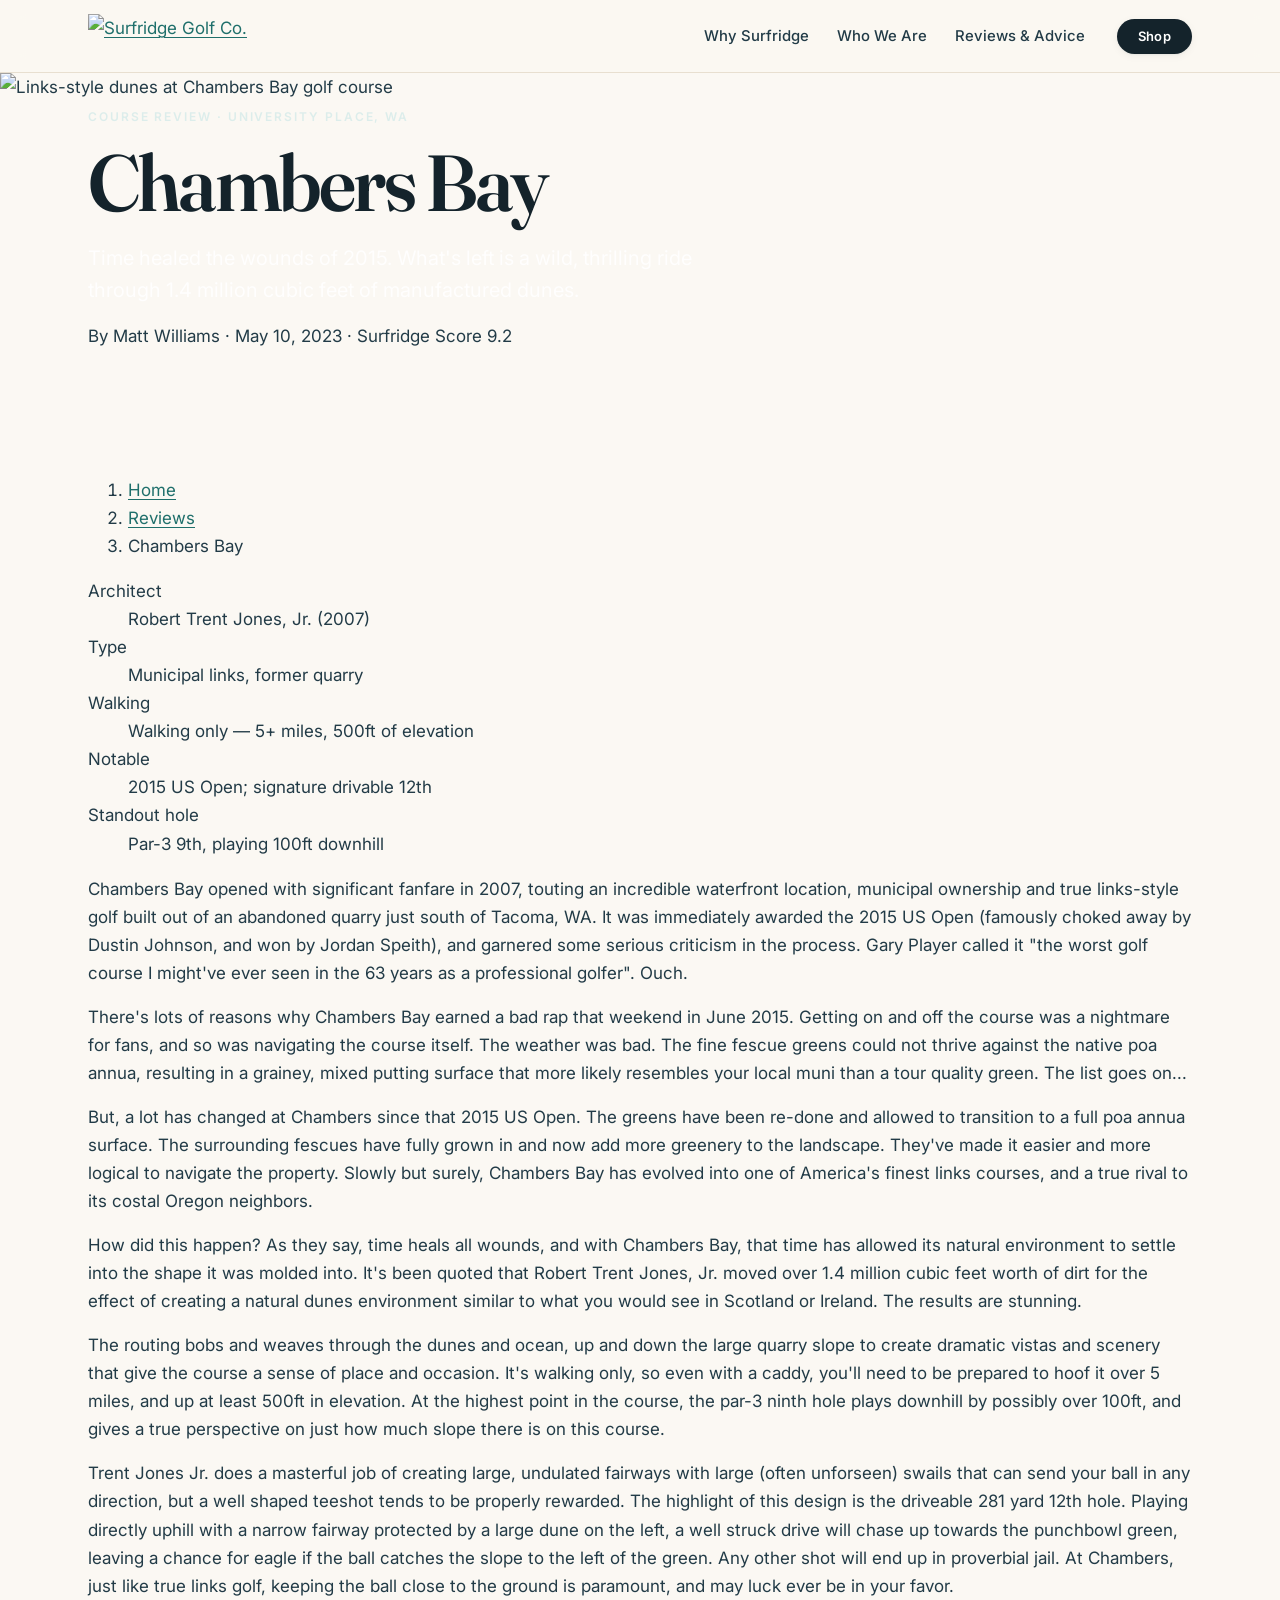
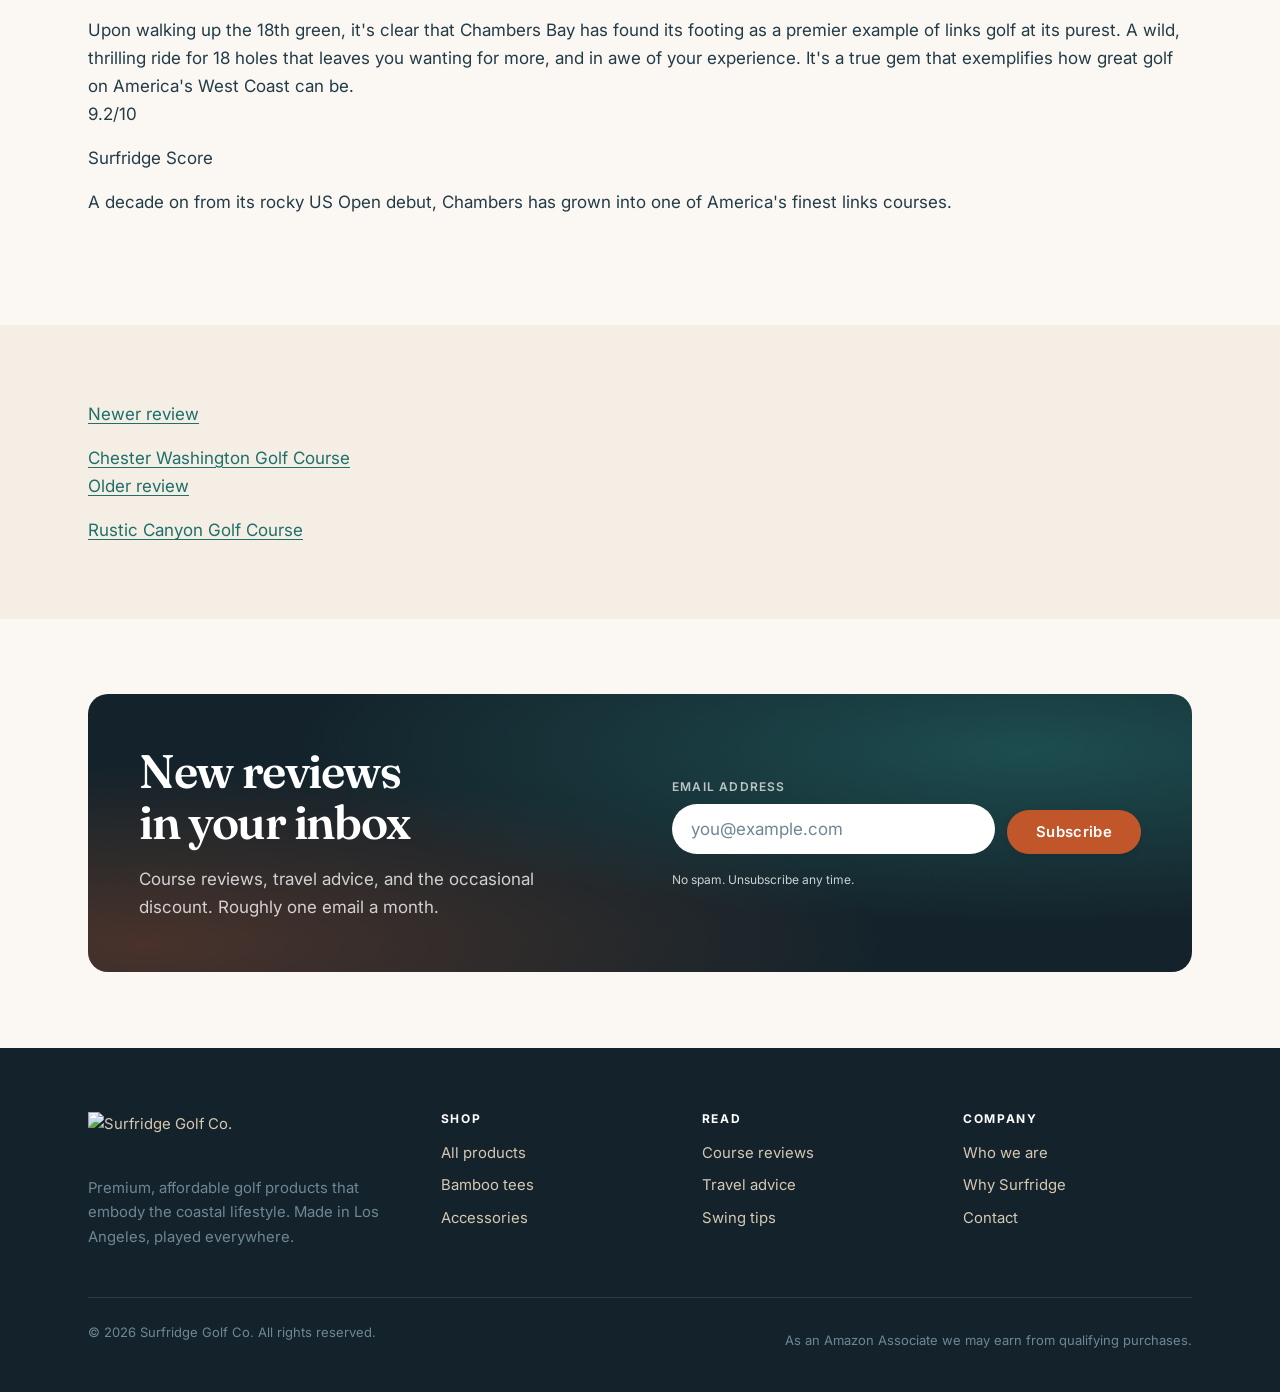
==== reviews/chambers-bay/index.html @ 0cf92818 "Add Chambers Bay review page" ====
<!DOCTYPE html>
<html lang="en">
<head>
<meta charset="utf-8">
<meta name="viewport" content="width=device-width, initial-scale=1">
<title>Chambers Bay — Surfridge Golf Co.</title>
<meta name="description" content="A decade on from its rocky US Open debut, Chambers has grown into one of America&#x27;s finest links courses.">
<meta name="theme-color" content="#14232B">

<meta property="og:type" content="article">
<meta property="og:title" content="Chambers Bay — Surfridge Golf Co.">
<meta property="og:description" content="A decade on from its rocky US Open debut, Chambers has grown into one of America&#x27;s finest links courses.">
<meta property="og:image" content="https://cdn.prod.website-files.com/64f126e2e82397162c5e37cf/64f1274e7bf232ee1cb9cdee_645c4127b0626af5eba1ca6e_chambers.jpeg">

<link rel="preconnect" href="https://fonts.googleapis.com">
<link rel="preconnect" href="https://fonts.gstatic.com" crossorigin>
<link href="https://fonts.googleapis.com/css2?family=Fraunces:opsz,wght@9..144,400;9..144,600;9..144,700&amp;family=Inter:wght@400;500;600;700&amp;display=swap" rel="stylesheet">
<link rel="stylesheet" href="../../css/style.css">
</head>
<body>

<a class="skip-link" href="#main">Skip to content</a>

<header class="site-header">
  <div class="container site-header__inner">
    <a class="brand" href="../../index.html" aria-label="Surfridge Golf Co. — home">
      <img src="https://cdn.prod.website-files.com/64f0f1b35700efe402deae6c/64f0f260ea70a46c98e33770_surfridge-logo-script-flag.png" alt="Surfridge Golf Co." width="160" height="44">
    </a>

    <button class="nav-toggle" type="button" data-nav-toggle aria-expanded="false" aria-controls="primary-nav" aria-label="Toggle navigation menu">
      <svg viewBox="0 0 24 24" width="22" height="22" fill="none" stroke="currentColor" stroke-width="2" stroke-linecap="round" aria-hidden="true">
        <path d="M3 6h18M3 12h18M3 18h18"/>
      </svg>
    </button>

    <nav class="nav" id="primary-nav" data-nav aria-label="Primary">
      <ul class="nav__list">
        <li><a class="nav__link" href="../../index.html#why">Why Surfridge</a></li>
        <li><a class="nav__link" href="../../index.html#about">Who We Are</a></li>
        <li><a class="nav__link" href="../../reviews.html">Reviews &amp; Advice</a></li>
      </ul>
      <a class="btn btn--primary btn--sm nav__cta btn--nav" href="../../store.html">Shop</a>
    </nav>
  </div>
</header>

<main id="main">

  <article>
    <header class="review-hero">
      <div class="review-hero__media">
        <img src="https://cdn.prod.website-files.com/64f126e2e82397162c5e37cf/64f1274e7bf232ee1cb9cdee_645c4127b0626af5eba1ca6e_chambers.jpeg" alt="Links-style dunes at Chambers Bay golf course" fetchpriority="high">
      </div>
      <div class="container review-hero__content">
        <p class="eyebrow eyebrow--light">Course review · University Place, WA</p>
        <h1>Chambers Bay</h1>
      <p class="lead" style="color:rgba(255,255,255,0.86); max-width:38rem;">Time healed the wounds of 2015. What&#x27;s left is a wild, thrilling ride through 1.4 million cubic feet of manufactured dunes.</p>
        <p class="review-meta">
          <span>By Matt Williams</span>
          <span class="review-meta__sep" aria-hidden="true">·</span>
          <time datetime="2023-05-10">May 10, 2023</time>
          <span class="review-meta__sep" aria-hidden="true">·</span>
          <span>Surfridge Score 9.2</span>
        </p>
      </div>
    </header>

    <div class="section">
      <div class="container">
        <nav class="breadcrumb" aria-label="Breadcrumb">
          <ol>
            <li><a href="../../index.html">Home</a></li>
            <li><a href="../../reviews.html">Reviews</a></li>
            <li aria-current="page">Chambers Bay</li>
          </ol>
        </nav>

      <div class="facts">
        <dl>
        <dt>Architect</dt>
        <dd>Robert Trent Jones, Jr. (2007)</dd>
        <dt>Type</dt>
        <dd>Municipal links, former quarry</dd>
        <dt>Walking</dt>
        <dd>Walking only — 5+ miles, 500ft of elevation</dd>
        <dt>Notable</dt>
        <dd>2015 US Open; signature drivable 12th</dd>
        <dt>Standout hole</dt>
        <dd>Par-3 9th, playing 100ft downhill</dd>
        </dl>
      </div>

        <div class="prose">
      <p>Chambers Bay opened with significant fanfare in 2007, touting an incredible waterfront location, municipal ownership and true links-style golf built out of an abandoned quarry just south of Tacoma, WA. It was immediately awarded the 2015 US Open (famously choked away by Dustin Johnson, and won by Jordan Speith), and garnered some serious criticism in the process. Gary Player called it &quot;the worst golf course I might&#x27;ve ever seen in the 63 years as a professional golfer&quot;. Ouch.</p>
      <p>There&#x27;s lots of reasons why Chambers Bay earned a bad rap that weekend in June 2015. Getting on and off the course was a nightmare for fans, and so was navigating the course itself. The weather was bad. The fine fescue greens could not thrive against the native poa annua, resulting in a grainey, mixed putting surface that more likely resembles your local muni than a tour quality green. The list goes on...</p>
      <p>But, a lot has changed at Chambers since that 2015 US Open. The greens have been re-done and allowed to transition to a full poa annua surface. The surrounding fescues have fully grown in and now add more greenery to the landscape. They&#x27;ve made it easier and more logical to navigate the property. Slowly but surely, Chambers Bay has evolved into one of America&#x27;s finest links courses, and a true rival to its costal Oregon neighbors.</p>
      <p>How did this happen? As they say, time heals all wounds, and with Chambers Bay, that time has allowed its natural environment to settle into the shape it was molded into. It&#x27;s been quoted that Robert Trent Jones, Jr. moved over 1.4 million cubic feet worth of dirt for the effect of creating a natural dunes environment similar to what you would see in Scotland or Ireland. The results are stunning.</p>
      <p>The routing bobs and weaves through the dunes and ocean, up and down the large quarry slope to create dramatic vistas and scenery that give the course a sense of place and occasion. It&#x27;s walking only, so even with a caddy, you&#x27;ll need to be prepared to hoof it over 5 miles, and up at least 500ft in elevation. At the highest point in the course, the par-3 ninth hole plays downhill by possibly over 100ft, and gives a true perspective on just how much slope there is on this course.</p>
      <p>Trent Jones Jr. does a masterful job of creating large, undulated fairways with large (often unforseen) swails that can send your ball in any direction, but a well shaped teeshot tends to be properly rewarded. The highlight of this design is the driveable 281 yard 12th hole. Playing directly uphill with a narrow fairway protected by a large dune on the left, a well struck drive will chase up towards the punchbowl green, leaving a chance for eagle if the ball catches the slope to the left of the green. Any other shot will end up in proverbial jail. At Chambers, just like true links golf, keeping the ball close to the ground is paramount, and may luck ever be in your favor.</p>
      <p>Upon walking up the 18th green, it&#x27;s clear that Chambers Bay has found its footing as a premier example of links golf at its purest. A wild, thrilling ride for 18 holes that leaves you wanting for more, and in awe of your experience. It&#x27;s a true gem that exemplifies how great golf on America&#x27;s West Coast can be.</p>
        </div>

        <aside class="score" aria-label="Surfridge Score">
          <p class="score__num">9.2<span>/10</span></p>
          <div>
            <p class="score__label">Surfridge Score</p>
            <p class="score__verdict">A decade on from its rocky US Open debut, Chambers has grown into one of America&#x27;s finest links courses.</p>
          </div>
        </aside>
      </div>
    </div>
  </article>

  <section class="section section--tight section--sand">
    <div class="container">
      <nav class="pager" aria-label="More reviews">
      <a class="pager--prev" href="../chester-washington/">
        <p class="pager__dir">Newer review</p>
        <p class="pager__title">Chester Washington Golf Course</p>
      </a>
      <a class="pager--next" href="../rustic-canyon/">
        <p class="pager__dir">Older review</p>
        <p class="pager__title">Rustic Canyon Golf Course</p>
      </a>
      </nav>
    </div>
  </section>

  <section class="section section--tight">
    <div class="container">
      <div class="newsletter" data-reveal>
        <div>
          <h2>New reviews in your inbox</h2>
          <p>Course reviews, travel advice, and the occasional discount. Roughly one email a month.</p>
        </div>
        <form data-newsletter novalidate>
          <div class="form-row">
            <div class="field">
              <label for="email">Email address</label>
              <input class="input" id="email" name="email" type="email" placeholder="you@example.com" required autocomplete="email">
            </div>
            <div style="display:flex; align-items:flex-end;">
              <button class="btn btn--accent" type="submit">Subscribe</button>
            </div>
          </div>
          <p class="form-status" data-form-status role="status" aria-live="polite"></p>
          <p class="form-note">No spam. Unsubscribe any time.</p>
        </form>
      </div>
    </div>
  </section>

</main>

<script type="application/ld+json">
{
  "@context": "https://schema.org",
  "@type": "Review",
  "itemReviewed": {
    "@type": "GolfCourse",
    "name": "Chambers Bay",
    "address": "University Place, WA"
  },
  "reviewRating": {
    "@type": "Rating",
    "ratingValue": 9.2,
    "bestRating": 10,
    "worstRating": 0
  },
  "author": {
    "@type": "Person",
    "name": "Matt Williams"
  },
  "datePublished": "2023-05-10",
  "publisher": {
    "@type": "Organization",
    "name": "Surfridge Golf Co."
  }
}
</script>

<footer class="site-footer">
  <div class="container">
    <div class="site-footer__grid">
      <div>
        <img src="https://cdn.prod.website-files.com/64f0f1b35700efe402deae6c/64f0f260ea70a46c98e33770_surfridge-logo-script-flag.png" alt="Surfridge Golf Co." width="176" height="48" loading="lazy">
        <p class="site-footer__tagline">Premium, affordable golf products that embody the coastal lifestyle. Made in Los Angeles, played everywhere.</p>
      </div>
      <div>
        <h5>Shop</h5>
        <ul>
          <li><a href="../../store.html">All products</a></li>
          <li><a href="../../store.html#tees">Bamboo tees</a></li>
          <li><a href="../../store.html">Accessories</a></li>
        </ul>
      </div>
      <div>
        <h5>Read</h5>
        <ul>
          <li><a href="../../reviews.html">Course reviews</a></li>
          <li><a href="../../reviews.html">Travel advice</a></li>
          <li><a href="../../reviews.html">Swing tips</a></li>
        </ul>
      </div>
      <div>
        <h5>Company</h5>
        <ul>
          <li><a href="../../index.html#about">Who we are</a></li>
          <li><a href="../../index.html#why">Why Surfridge</a></li>
          <li><a href="mailto:hello@surfridgegolf.com">Contact</a></li>
        </ul>
      </div>
    </div>
    <div class="site-footer__bottom">
      <p>&copy; 2026 Surfridge Golf Co. All rights reserved.</p>
      <p>As an Amazon Associate we may earn from qualifying purchases.</p>
    </div>
  </div>
</footer>

<script src="../../js/main.js" defer></script>
</body>
</html>
---- css/style.css ----
/* ==========================================================================
   Surfridge Golf Co. — Design System
   ========================================================================== */

/* --- Tokens ------------------------------------------------------------- */
:root {
  /* Palette: sun-bleached coastal California */
  --sand-50:  #FBF8F3;
  --sand-100: #F4EEE4;
  --sand-200: #E8DFD0;
  --sand-300: #D6C8B2;

  --ink-900:  #14232B;   /* deep pacific navy — primary text */
  --ink-700:  #223B47;
  --ink-500:  #4A6674;
  --ink-400:  #6E8794;

  --surf-600: #1F6F6B;   /* fairway / ocean teal — primary accent */
  --surf-500: #2A8C86;
  --surf-100: #DCEDEB;

  --sunset-600: #C2562B; /* faded terracotta — secondary accent */
  --sunset-500: #E0703C;
  --sunset-100: #FBE7DC;

  --white: #FFFFFF;

  /* Type */
  --font-display: "Fraunces", ui-serif, Georgia, "Times New Roman", serif;
  --font-body: "Inter", system-ui, -apple-system, "Segoe UI", Helvetica, Arial, sans-serif;

  /* Fluid type scale */
  --fs-eyebrow: 0.75rem;
  --fs-sm:  clamp(0.875rem, 0.85rem + 0.1vw, 0.9375rem);
  --fs-base: clamp(1rem, 0.96rem + 0.2vw, 1.0625rem);
  --fs-lead: clamp(1.0625rem, 1rem + 0.4vw, 1.25rem);
  --fs-h4: clamp(1.125rem, 1.05rem + 0.4vw, 1.3125rem);
  --fs-h3: clamp(1.375rem, 1.2rem + 0.8vw, 1.75rem);
  --fs-h2: clamp(1.875rem, 1.5rem + 1.8vw, 3rem);
  --fs-h1: clamp(2.5rem, 1.6rem + 4.2vw, 5rem);

  /* Space */
  --space-1: 0.25rem;
  --space-2: 0.5rem;
  --space-3: 0.75rem;
  --space-4: 1rem;
  --space-5: 1.5rem;
  --space-6: 2rem;
  --space-7: 3rem;
  --space-8: 4rem;
  --space-9: 6rem;
  --section-y: clamp(3.5rem, 2rem + 6vw, 7.5rem);

  /* Layout */
  --maxw: 1200px;
  --maxw-narrow: 720px;
  --gutter: clamp(1.25rem, 4vw, 3rem);

  /* Effects */
  --radius-sm: 6px;
  --radius: 12px;
  --radius-lg: 20px;
  --shadow-sm: 0 1px 2px rgba(20, 35, 43, 0.06), 0 2px 8px rgba(20, 35, 43, 0.05);
  --shadow: 0 4px 12px rgba(20, 35, 43, 0.07), 0 12px 32px rgba(20, 35, 43, 0.08);
  --shadow-lg: 0 8px 24px rgba(20, 35, 43, 0.10), 0 24px 60px rgba(20, 35, 43, 0.12);
  --ease: cubic-bezier(0.22, 0.61, 0.36, 1);
}

/* --- Reset -------------------------------------------------------------- */
*, *::before, *::after { box-sizing: border-box; }

html { -webkit-text-size-adjust: 100%; scroll-behavior: smooth; }

@media (prefers-reduced-motion: reduce) {
  html { scroll-behavior: auto; }
  *, *::before, *::after {
    animation-duration: 0.01ms !important;
    animation-iteration-count: 1 !important;
    transition-duration: 0.01ms !important;
  }
}

body {
  margin: 0;
  font-family: var(--font-body);
  font-size: var(--fs-base);
  line-height: 1.65;
  color: var(--ink-700);
  background: var(--sand-50);
  -webkit-font-smoothing: antialiased;
  text-rendering: optimizeLegibility;
}

img, picture, svg, video { display: block; max-width: 100%; height: auto; }

h1, h2, h3, h4, h5 {
  font-family: var(--font-display);
  color: var(--ink-900);
  font-weight: 600;
  line-height: 1.1;
  letter-spacing: -0.02em;
  margin: 0 0 var(--space-4);
  text-wrap: balance;
}

h1 { font-size: var(--fs-h1); letter-spacing: -0.035em; }
h2 { font-size: var(--fs-h2); letter-spacing: -0.03em; }
h3 { font-size: var(--fs-h3); }
h4 { font-size: var(--fs-h4); letter-spacing: -0.01em; }

p { margin: 0 0 var(--space-4); text-wrap: pretty; }
p:last-child { margin-bottom: 0; }

a { color: var(--surf-600); text-decoration-thickness: 1px; text-underline-offset: 3px; }
a:hover { color: var(--surf-500); }

ul { margin: 0; padding: 0; list-style: none; }

:focus-visible {
  outline: 3px solid var(--surf-500);
  outline-offset: 3px;
  border-radius: 3px;
}

/* --- Utilities ---------------------------------------------------------- */
.container {
  width: 100%;
  max-width: var(--maxw);
  margin-inline: auto;
  padding-inline: var(--gutter);
}

.container--narrow { max-width: var(--maxw-narrow); }

.section { padding-block: var(--section-y); }
.section--tight { padding-block: clamp(2.5rem, 1.5rem + 4vw, 5rem); }
.section--sand { background: var(--sand-100); }
.section--ink { background: var(--ink-900); color: var(--sand-200); }
.section--ink h2, .section--ink h3 { color: var(--white); }

.skip-link {
  position: absolute;
  left: var(--space-4);
  top: -100px;
  z-index: 200;
  padding: var(--space-3) var(--space-5);
  background: var(--ink-900);
  color: var(--white);
  border-radius: var(--radius-sm);
  text-decoration: none;
  transition: top 0.2s var(--ease);
}
.skip-link:focus { top: var(--space-4); color: var(--white); }

.visually-hidden {
  position: absolute; width: 1px; height: 1px;
  padding: 0; margin: -1px; overflow: hidden;
  clip: rect(0 0 0 0); white-space: nowrap; border: 0;
}

.eyebrow {
  display: inline-block;
  font-family: var(--font-body);
  font-size: var(--fs-eyebrow);
  font-weight: 600;
  letter-spacing: 0.16em;
  text-transform: uppercase;
  color: var(--surf-600);
  margin: 0 0 var(--space-3);
}
.eyebrow--sunset { color: var(--sunset-600); }
.eyebrow--light { color: var(--surf-100); }

.lead { font-size: var(--fs-lead); color: var(--ink-500); line-height: 1.6; }
.section--ink .lead { color: var(--sand-300); }

.section-head { max-width: 46rem; margin-bottom: var(--space-7); }
.section-head--center { margin-inline: auto; text-align: center; }

.rule {
  width: 56px; height: 3px; border: 0; border-radius: 2px;
  background: var(--sunset-500); margin: 0 0 var(--space-5);
}
.section-head--center .rule { margin-inline: auto; }

/* --- Buttons ------------------------------------------------------------ */
.btn {
  display: inline-flex;
  align-items: center;
  justify-content: center;
  gap: var(--space-2);
  padding: 0.875rem 1.75rem;
  font-family: var(--font-body);
  font-size: var(--fs-sm);
  font-weight: 600;
  letter-spacing: 0.02em;
  line-height: 1;
  border-radius: 999px;
  border: 1.5px solid transparent;
  text-decoration: none;
  cursor: pointer;
  transition: transform 0.18s var(--ease), background-color 0.18s var(--ease),
              border-color 0.18s var(--ease), color 0.18s var(--ease),
              box-shadow 0.18s var(--ease);
}
.btn:hover { transform: translateY(-2px); }
.btn:active { transform: translateY(0); }

.btn--primary { background: var(--ink-900); color: var(--white); box-shadow: var(--shadow-sm); }
.btn--primary:hover { background: var(--surf-600); color: var(--white); box-shadow: var(--shadow); }

.btn--accent { background: var(--sunset-600); color: var(--white); box-shadow: var(--shadow-sm); }
.btn--accent:hover { background: var(--sunset-500); color: var(--white); box-shadow: var(--shadow); }

.btn--ghost { background: transparent; color: var(--ink-900); border-color: var(--ink-900); }
.btn--ghost:hover { background: var(--ink-900); color: var(--white); }

.btn--light { background: var(--white); color: var(--ink-900); }
.btn--light:hover { background: var(--sand-100); color: var(--ink-900); }

.btn--outline-light { background: transparent; color: var(--white); border-color: rgba(255,255,255,0.45); }
.btn--outline-light:hover { background: var(--white); color: var(--ink-900); border-color: var(--white); }

.btn--sm { padding: 0.625rem 1.25rem; font-size: 0.8125rem; }
.btn--block { width: 100%; }

/* --- Header ------------------------------------------------------------- */
.site-header {
  position: sticky;
  top: 0;
  z-index: 100;
  background: rgba(251, 248, 243, 0.85);
  backdrop-filter: saturate(150%) blur(12px);
  -webkit-backdrop-filter: saturate(150%) blur(12px);
  border-bottom: 1px solid var(--sand-200);
}

.site-header__inner {
  display: flex;
  align-items: center;
  justify-content: space-between;
  gap: var(--space-5);
  min-height: 72px;
  padding-block: var(--space-3);
}

.brand { display: inline-flex; align-items: center; flex-shrink: 0; }
.brand img { height: 44px; width: auto; }

.nav { display: flex; align-items: center; gap: var(--space-2); }

.nav__list { display: flex; align-items: center; gap: var(--space-1); }

.nav__link {
  display: block;
  padding: var(--space-2) var(--space-3);
  font-size: var(--fs-sm);
  font-weight: 500;
  color: var(--ink-700);
  text-decoration: none;
  border-radius: var(--radius-sm);
  transition: color 0.16s var(--ease), background-color 0.16s var(--ease);
}
.nav__link:hover { color: var(--ink-900); background: var(--sand-200); }
.nav__link[aria-current="page"] { color: var(--surf-600); font-weight: 600; }

.nav__cta { margin-left: var(--space-3); }

.nav-toggle {
  display: none;
  align-items: center;
  justify-content: center;
  width: 44px; height: 44px;
  background: transparent;
  border: 1px solid var(--sand-300);
  border-radius: var(--radius-sm);
  cursor: pointer;
  color: var(--ink-900);
}

@media (max-width: 860px) {
  .nav-toggle { display: inline-flex; }
  .nav {
    position: absolute;
    inset: 100% 0 auto 0;
    flex-direction: column;
    align-items: stretch;
    gap: var(--space-2);
    padding: var(--space-5) var(--gutter) var(--space-6);
    background: var(--sand-50);
    border-bottom: 1px solid var(--sand-200);
    box-shadow: var(--shadow);
    display: none;
  }
  .nav[data-open="true"] { display: flex; }
  .nav__list { flex-direction: column; align-items: stretch; gap: var(--space-1); }
  .nav__link { padding: var(--space-3); font-size: 1.0625rem; }
  .nav__cta { margin-left: 0; margin-top: var(--space-2); }
  .btn--nav { width: 100%; }
}

/* --- Hero --------------------------------------------------------------- */
.hero {
  position: relative;
  display: grid;
  align-items: end;
  min-height: clamp(520px, 78vh, 820px);
  padding-block: var(--space-9) var(--space-8);
  background: var(--ink-900);
  overflow: hidden;
  isolation: isolate;
}

.hero__media {
  position: absolute;
  inset: 0;
  z-index: -2;
}
.hero__media picture { display: block; width: 100%; height: 100%; }

.hero__media img {
  width: 100%;
  height: 100%;
  object-fit: cover;
  /* Favours the horizon/beach band of the photo when the crop gets wide */
  object-position: center 46%;
}

.hero::after {
  content: "";
  position: absolute;
  inset: 0;
  z-index: -1;
  /* Light scrim — just enough at the base to hold the headline, clears fast
     so the sky, beach and dunes stay bright. Text shadows below do the rest. */
  background:
    linear-gradient(to top,
      rgba(9, 19, 25, 0.78) 0%,
      rgba(9, 19, 25, 0.55) 26%,
      rgba(9, 19, 25, 0.22) 55%,
      rgba(9, 19, 25, 0.02) 100%);
}

.hero__content { max-width: 44rem; }
.hero h1 {
  color: var(--white);
  margin-bottom: var(--space-5);
  /* Carries legibility now that the scrim is light */
  text-shadow: 0 2px 24px rgba(6, 14, 19, 0.55), 0 1px 3px rgba(6, 14, 19, 0.45);
}
.hero__lead {
  font-size: var(--fs-lead);
  color: rgba(255, 255, 255, 0.94);
  max-width: 34rem;
  margin-bottom: var(--space-6);
  text-shadow: 0 1px 16px rgba(6, 14, 19, 0.6), 0 1px 2px rgba(6, 14, 19, 0.5);
}
.hero__actions { display: flex; flex-wrap: wrap; gap: var(--space-3); }

.hero__badge {
  display: inline-flex;
  align-items: center;
  gap: var(--space-2);
  padding: 0.4rem 0.9rem;
  margin-bottom: var(--space-5);
  font-size: 0.75rem;
  font-weight: 600;
  letter-spacing: 0.14em;
  text-transform: uppercase;
  color: var(--white);
  background: rgba(255, 255, 255, 0.12);
  border: 1px solid rgba(255, 255, 255, 0.25);
  border-radius: 999px;
  backdrop-filter: blur(6px);
}

/* Page header (interior pages) */
.page-header {
  background: var(--ink-900);
  color: var(--sand-200);
  padding-block: clamp(3.5rem, 2rem + 7vw, 7rem);
  position: relative;
  overflow: hidden;
}
.page-header::before {
  content: "";
  position: absolute;
  inset: 0;
  background: radial-gradient(ellipse at 20% 0%, rgba(42, 140, 134, 0.35), transparent 60%),
              radial-gradient(ellipse at 90% 100%, rgba(194, 86, 43, 0.28), transparent 55%);
}
.page-header > * { position: relative; }
.page-header h1 { color: var(--white); }
.page-header .lead { color: rgba(255, 255, 255, 0.78); max-width: 40rem; }

/* --- Feature rows (alternating) ----------------------------------------- */
.feature {
  display: grid;
  grid-template-columns: repeat(2, minmax(0, 1fr));
  align-items: center;
  gap: clamp(2rem, 5vw, 5rem);
}
.feature + .feature { margin-top: clamp(3rem, 6vw, 6rem); }
.feature:nth-child(even) .feature__media { order: -1; }

.feature__media {
  position: relative;
  border-radius: var(--radius-lg);
  overflow: hidden;
  box-shadow: var(--shadow);
  aspect-ratio: 4 / 3;
  background: var(--sand-200);
}
.feature__media img { width: 100%; height: 100%; object-fit: cover; transition: transform 0.6s var(--ease); }
.feature:hover .feature__media img { transform: scale(1.03); }

@media (max-width: 800px) {
  .feature { grid-template-columns: 1fr; gap: var(--space-5); }
  .feature:nth-child(even) .feature__media { order: 0; }
  .feature__media { order: -1 !important; }
}

/* --- Card grid ---------------------------------------------------------- */
.grid {
  display: grid;
  gap: clamp(1.25rem, 2.5vw, 2rem);
}
.grid--2 { grid-template-columns: repeat(auto-fit, minmax(min(100%, 22rem), 1fr)); }
.grid--3 { grid-template-columns: repeat(auto-fit, minmax(min(100%, 17rem), 1fr)); }
.grid--4 { grid-template-columns: repeat(auto-fit, minmax(min(100%, 15rem), 1fr)); }

.card {
  display: flex;
  flex-direction: column;
  background: var(--white);
  border: 1px solid var(--sand-200);
  border-radius: var(--radius);
  overflow: hidden;
  transition: transform 0.25s var(--ease), box-shadow 0.25s var(--ease), border-color 0.25s var(--ease);
}
.card:hover { transform: translateY(-4px); box-shadow: var(--shadow); border-color: var(--sand-300); }

.card__media { aspect-ratio: 3 / 2; background: var(--sand-200); overflow: hidden; }
.card__media img { width: 100%; height: 100%; object-fit: cover; transition: transform 0.5s var(--ease); }
.card:hover .card__media img { transform: scale(1.04); }

.card__body { padding: var(--space-5); display: flex; flex-direction: column; flex: 1; gap: var(--space-2); }
.card__body h3 { margin-bottom: 0; font-size: var(--fs-h4); }
.card__meta { font-size: 0.8125rem; color: var(--ink-400); margin: 0; }
.card__foot { margin-top: auto; padding-top: var(--space-4); }

.card-link { text-decoration: none; color: inherit; }
.card-link:hover h3 { color: var(--surf-600); }

/* --- Value props -------------------------------------------------------- */
.value {
  padding: var(--space-6);
  background: var(--white);
  border: 1px solid var(--sand-200);
  border-radius: var(--radius);
  transition: transform 0.25s var(--ease), box-shadow 0.25s var(--ease);
}
.value:hover { transform: translateY(-3px); box-shadow: var(--shadow-sm); }
.value__icon {
  display: grid; place-items: center;
  width: 56px; height: 56px;
  margin-bottom: var(--space-4);
  background: var(--surf-100);
  border-radius: var(--radius);
}
.value__icon img { width: 28px; height: 28px; }
.value h4 { margin-bottom: var(--space-2); }
.value p { font-size: var(--fs-sm); color: var(--ink-500); }

/* --- Split / story ------------------------------------------------------ */
.split {
  display: grid;
  grid-template-columns: 1.05fr 1fr;
  align-items: center;
  gap: clamp(2rem, 5vw, 5rem);
}
.split__media {
  border-radius: var(--radius-lg);
  overflow: hidden;
  box-shadow: var(--shadow-lg);
  aspect-ratio: 5 / 4;
  background: var(--ink-700);
}
.split__media img { width: 100%; height: 100%; object-fit: cover; }
.split--reverse .split__media { order: -1; }

@media (max-width: 860px) {
  .split { grid-template-columns: 1fr; }
  .split--reverse .split__media { order: 0; }
}

/* --- Stats -------------------------------------------------------------- */
.stats {
  display: grid;
  grid-template-columns: repeat(auto-fit, minmax(9rem, 1fr));
  gap: var(--space-5);
  margin-top: var(--space-6);
  padding-top: var(--space-6);
  border-top: 1px solid var(--sand-200);
}
.section--ink .stats { border-color: rgba(255,255,255,0.14); }
.stat__num {
  font-family: var(--font-display);
  font-size: clamp(1.75rem, 1.2rem + 1.6vw, 2.5rem);
  font-weight: 600;
  color: var(--ink-900);
  line-height: 1;
  margin-bottom: var(--space-2);
}
.section--ink .stat__num { color: var(--white); }
.stat__label {
  font-size: 0.75rem; font-weight: 600; letter-spacing: 0.12em;
  text-transform: uppercase; color: var(--ink-400); margin: 0;
}
.section--ink .stat__label { color: var(--sand-300); }

/* --- Product cards ------------------------------------------------------ */
.product {
  display: flex;
  flex-direction: column;
  background: var(--white);
  border: 1px solid var(--sand-200);
  border-radius: var(--radius);
  overflow: hidden;
  transition: transform 0.25s var(--ease), box-shadow 0.25s var(--ease), border-color 0.25s var(--ease);
}
.product:hover { transform: translateY(-4px); box-shadow: var(--shadow); border-color: var(--sand-300); }

.product__media {
  position: relative;
  aspect-ratio: 1 / 1;
  background: var(--sand-100);
  display: grid;
  place-items: center;
  overflow: hidden;
  border-bottom: 1px solid var(--sand-200);
}
.product__media picture { display: block; width: 100%; height: 100%; }
.product__media img { width: 100%; height: 100%; object-fit: cover; }

/* Product shots are on white studio backgrounds — keep the tile white so the
   photo edge doesn't show a seam against the sand-toned card. */
.product__media:has(picture) { background: var(--white); }

.product__placeholder {
  display: grid;
  place-items: center;
  gap: var(--space-3);
  width: 100%; height: 100%;
  padding: var(--space-6);
  text-align: center;
  color: var(--ink-400);
  background:
    repeating-linear-gradient(45deg, var(--sand-100) 0 12px, var(--sand-50) 12px 24px);
}
.product__placeholder svg { width: 48px; height: 48px; opacity: 0.5; }
.product__placeholder span { font-size: 0.75rem; letter-spacing: 0.1em; text-transform: uppercase; font-weight: 600; }

.product__tag {
  position: absolute;
  top: var(--space-3); left: var(--space-3);
  padding: 0.3rem 0.7rem;
  font-size: 0.6875rem; font-weight: 700;
  letter-spacing: 0.1em; text-transform: uppercase;
  color: var(--white); background: var(--sunset-600);
  border-radius: 999px;
}

.product__body { display: flex; flex-direction: column; flex: 1; gap: var(--space-2); padding: var(--space-5); }
.product__cat { font-size: 0.6875rem; font-weight: 700; letter-spacing: 0.12em; text-transform: uppercase; color: var(--surf-600); margin: 0; }
.product__title { font-size: var(--fs-h4); margin: 0; }
.product__desc { font-size: var(--fs-sm); color: var(--ink-500); margin: 0; }
.product__price { font-family: var(--font-display); font-size: 1.25rem; font-weight: 600; color: var(--ink-900); margin: var(--space-2) 0 0; }
.product__foot { margin-top: auto; padding-top: var(--space-4); display: grid; gap: var(--space-2); }
.product__note { font-size: 0.75rem; color: var(--ink-400); margin: 0; text-align: center; }

/* --- Newsletter --------------------------------------------------------- */
.newsletter {
  display: grid;
  grid-template-columns: 1fr 1fr;
  align-items: center;
  gap: clamp(2rem, 5vw, 4rem);
  padding: clamp(2rem, 4vw, 3.5rem);
  background: var(--ink-900);
  border-radius: var(--radius-lg);
  color: var(--sand-200);
  position: relative;
  overflow: hidden;
}
.newsletter::before {
  content: "";
  position: absolute; inset: 0;
  background: radial-gradient(ellipse at 85% 20%, rgba(42, 140, 134, 0.4), transparent 55%),
              radial-gradient(ellipse at 5% 90%, rgba(194, 86, 43, 0.3), transparent 50%);
}
.newsletter > * { position: relative; }
.newsletter h2 { color: var(--white); }
.newsletter p { color: rgba(255,255,255,0.78); }

.form-row { display: flex; gap: var(--space-3); flex-wrap: wrap; }
.form-row > .field { flex: 1 1 14rem; }

.field label { display: block; font-size: 0.75rem; font-weight: 600; letter-spacing: 0.1em; text-transform: uppercase; margin-bottom: var(--space-2); color: rgba(255,255,255,0.7); }

.input {
  width: 100%;
  padding: 0.875rem 1.125rem;
  font-family: inherit;
  font-size: var(--fs-base);
  color: var(--ink-900);
  background: var(--white);
  border: 1.5px solid transparent;
  border-radius: 999px;
  transition: border-color 0.16s var(--ease), box-shadow 0.16s var(--ease);
}
.input::placeholder { color: var(--ink-400); }
.input:focus { outline: none; border-color: var(--surf-500); box-shadow: 0 0 0 4px rgba(42,140,134,0.25); }

.form-note { font-size: 0.75rem; color: rgba(255,255,255,0.55); margin-top: var(--space-3); }

.form-status { margin-top: var(--space-3); font-size: var(--fs-sm); font-weight: 500; }
.form-status[data-state="success"] { color: #7BD8CF; }

@media (max-width: 800px) {
  .newsletter { grid-template-columns: 1fr; }
}

/* --- Footer ------------------------------------------------------------- */
.site-footer {
  background: var(--ink-900);
  color: var(--sand-300);
  padding-block: var(--space-8) var(--space-6);
  font-size: var(--fs-sm);
}
.site-footer__grid {
  display: grid;
  grid-template-columns: 1.4fr repeat(3, 1fr);
  gap: var(--space-6);
  padding-bottom: var(--space-7);
  border-bottom: 1px solid rgba(255,255,255,0.12);
}
.site-footer img { height: 48px; width: auto; margin-bottom: var(--space-4); }
.site-footer h5 {
  font-family: var(--font-body);
  font-size: 0.75rem; font-weight: 700; letter-spacing: 0.14em;
  text-transform: uppercase; color: var(--white); margin: 0 0 var(--space-4);
}
.site-footer a { color: var(--sand-300); text-decoration: none; }
.site-footer a:hover { color: var(--white); text-decoration: underline; }
.site-footer li + li { margin-top: var(--space-2); }
.site-footer__tagline { max-width: 26rem; color: var(--ink-400); }

.site-footer__bottom {
  display: flex; flex-wrap: wrap; gap: var(--space-4);
  justify-content: space-between; align-items: center;
  padding-top: var(--space-5);
  font-size: 0.8125rem; color: var(--ink-400);
}

@media (max-width: 800px) {
  .site-footer__grid { grid-template-columns: 1fr 1fr; }
}
@media (max-width: 520px) {
  .site-footer__grid { grid-template-columns: 1fr; gap: var(--space-5); }
}

/* --- Scroll reveal ------------------------------------------------------ */
[data-reveal] {
  opacity: 0;
  transform: translateY(18px);
  transition: opacity 0.7s var(--ease), transform 0.7s var(--ease);
}
[data-reveal].is-visible { opacity: 1; transform: none; }

@media (prefers-reduced-motion: reduce) {
  [data-reveal] { opacity: 1; transform: none; }
}
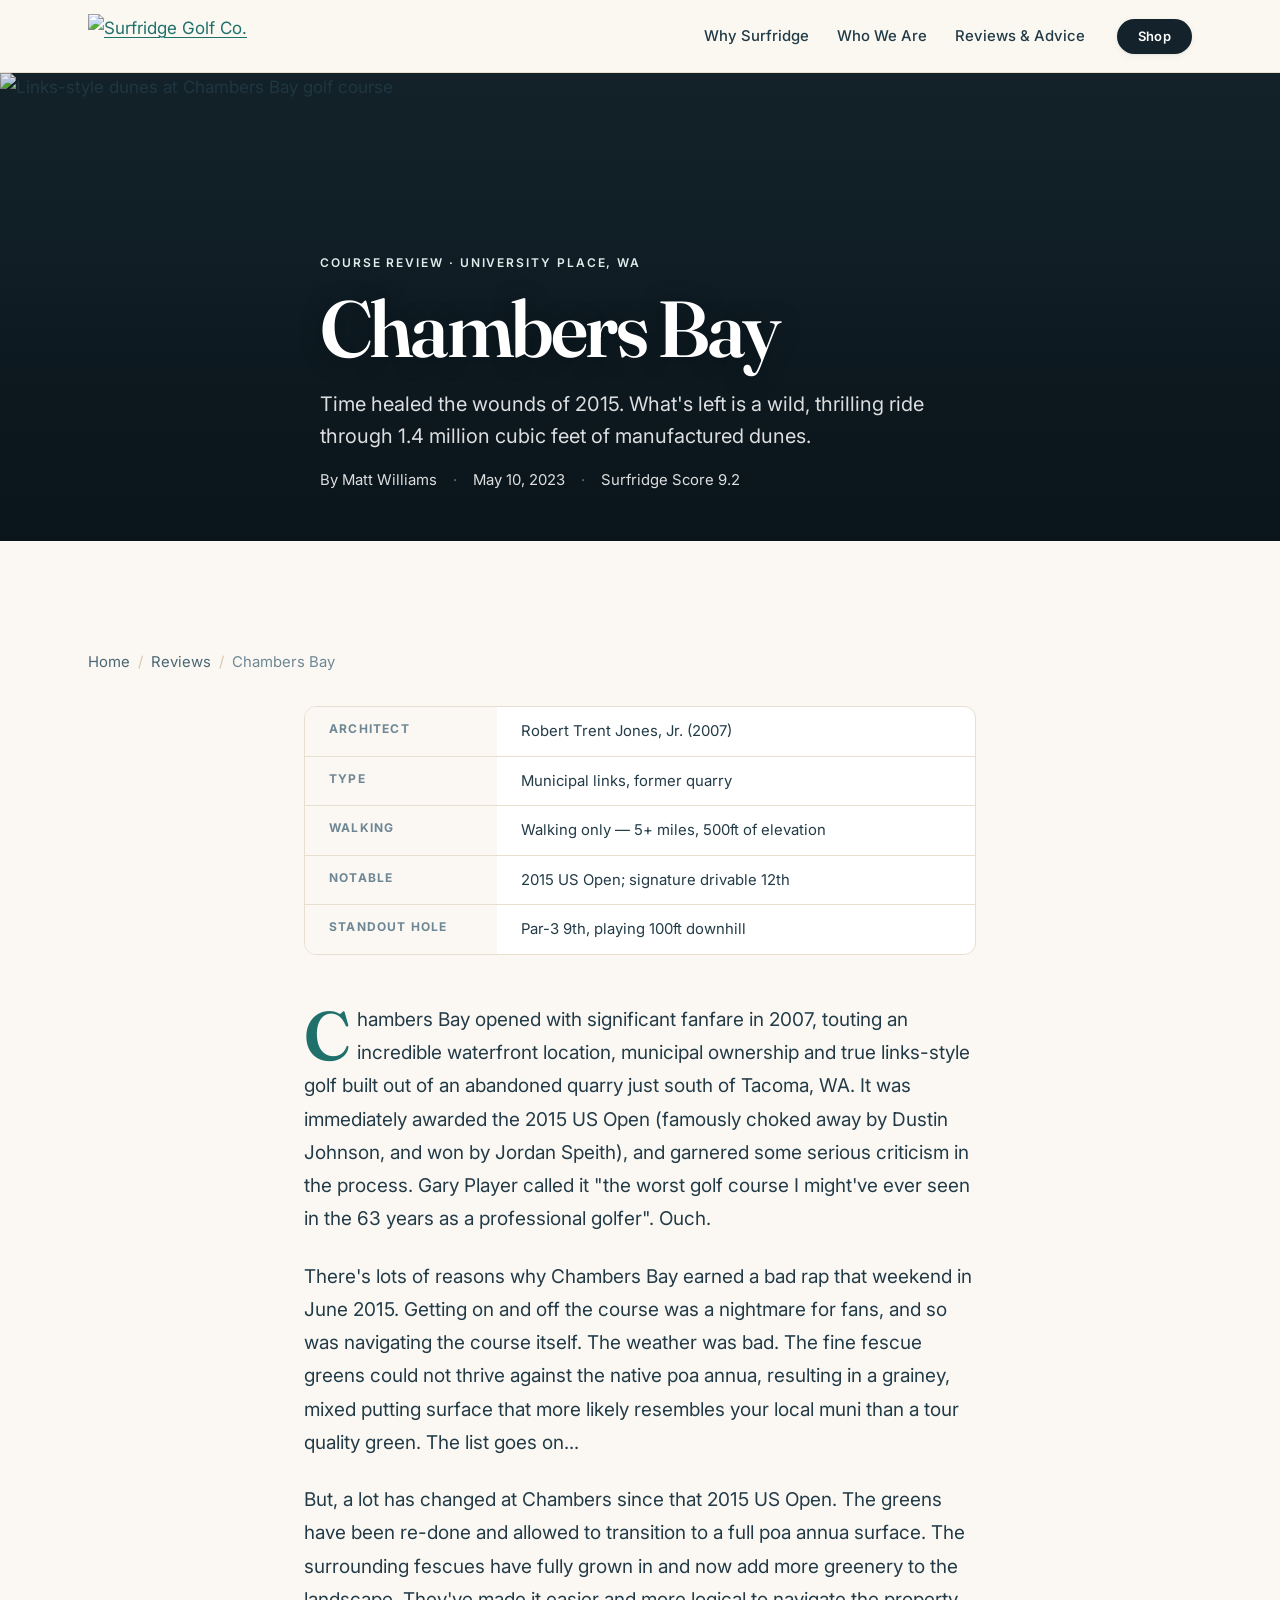
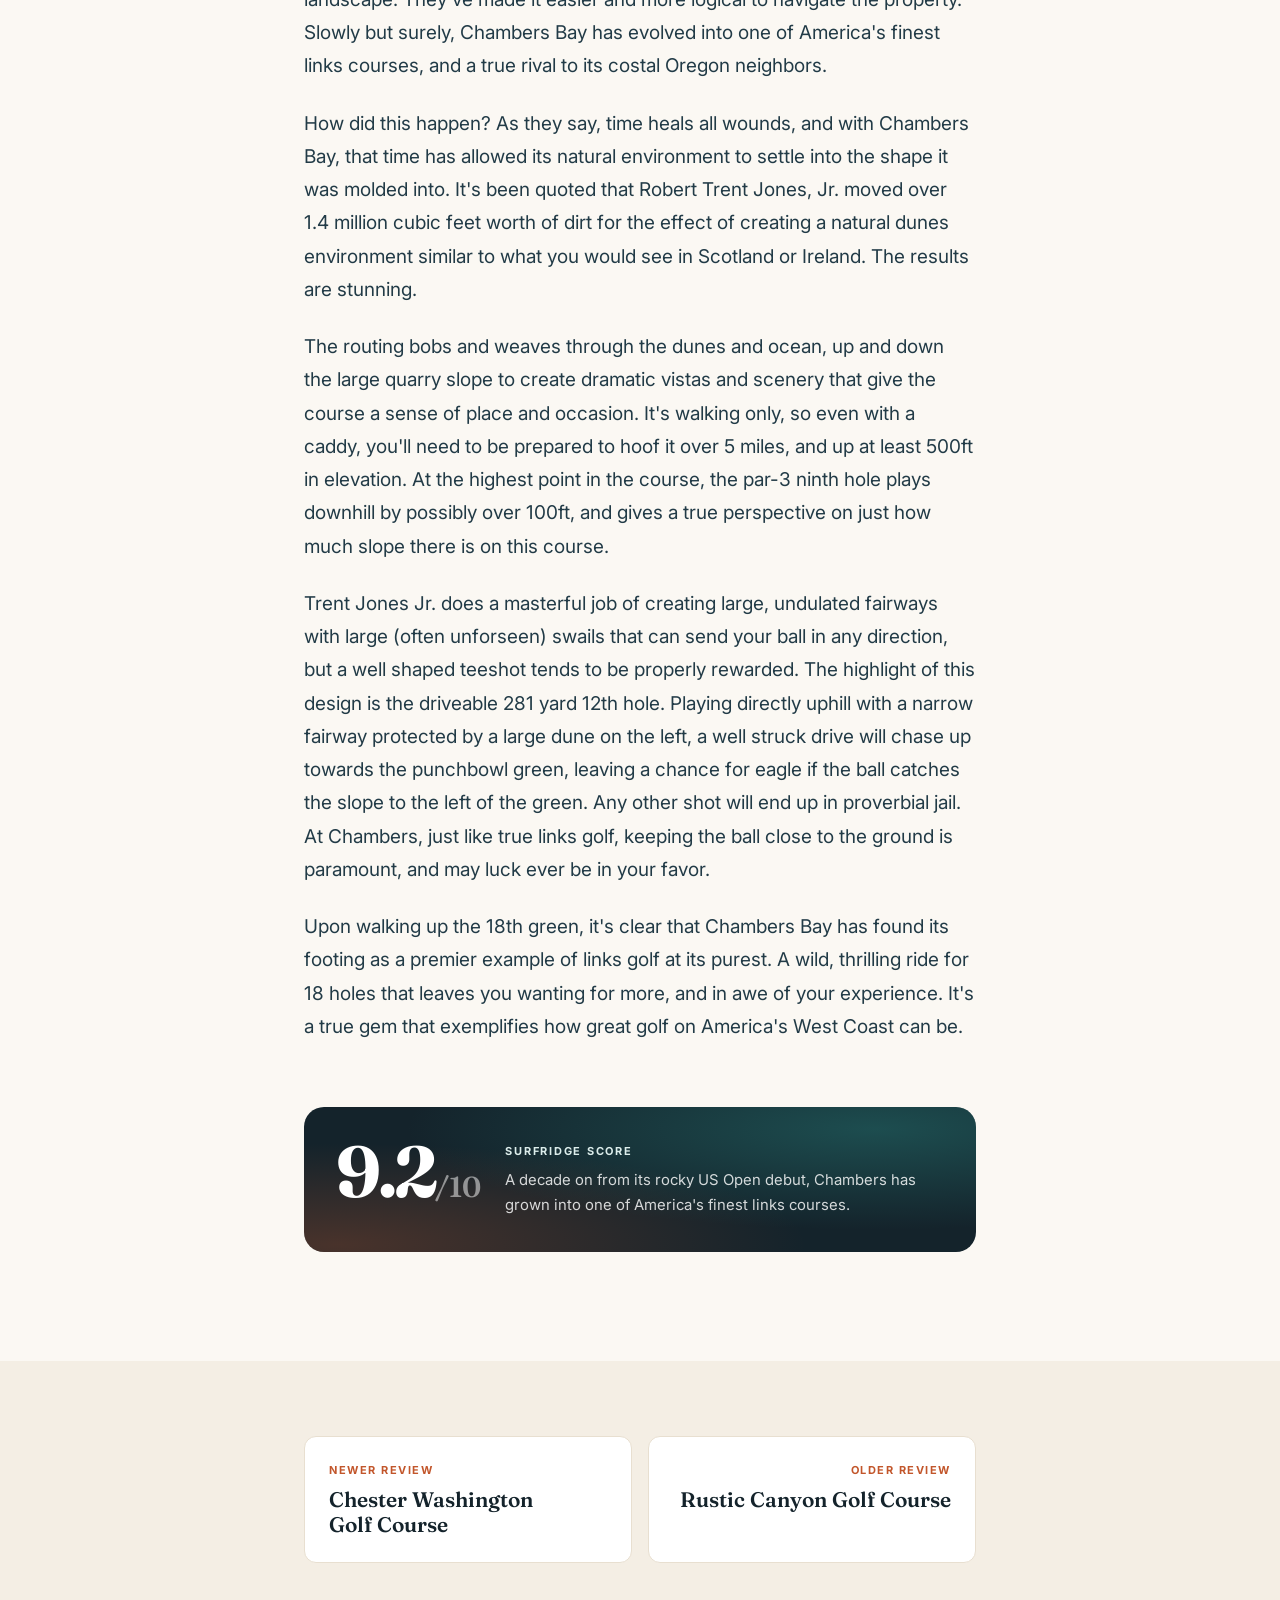
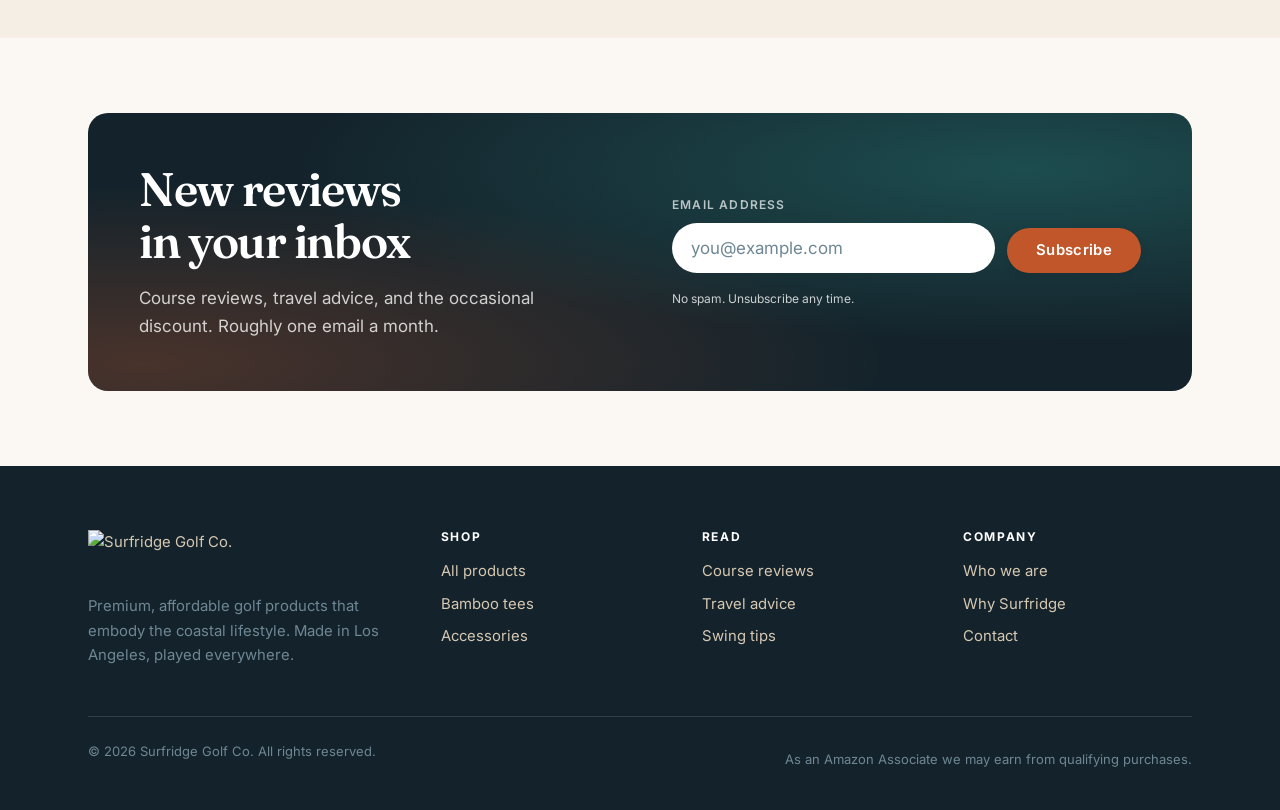
==== commit 952fc53c: "Canonicalise review pages and fix og:image build_page() now passes the canonical through to head(), " ====
--- a/reviews/chambers-bay/index.html
+++ b/reviews/chambers-bay/index.html
@@ -6,6 +6,7 @@
 <title>Chambers Bay — Surfridge Golf Co.</title>
 <meta name="description" content="A decade on from its rocky US Open debut, Chambers has grown into one of America&#x27;s finest links courses.">
 <meta name="theme-color" content="#14232B">
+<link rel="canonical" href="https://surfridgegolf.com/reviews/chambers-bay/">
 
 <meta property="og:type" content="article">
 <meta property="og:title" content="Chambers Bay — Surfridge Golf Co.">
--- a/css/style.css
+++ b/css/style.css
@@ -440,7 +440,7 @@
 }
 .card:hover { transform: translateY(-4px); box-shadow: var(--shadow); border-color: var(--sand-300); }
 
-.card__media { aspect-ratio: 3 / 2; background: var(--sand-200); overflow: hidden; }
+.card__media { position: relative; aspect-ratio: 3 / 2; background: var(--sand-200); overflow: hidden; }
 .card__media img { width: 100%; height: 100%; object-fit: cover; transition: transform 0.5s var(--ease); }
 .card:hover .card__media img { transform: scale(1.04); }
 
@@ -669,6 +669,188 @@
   .site-footer__grid { grid-template-columns: 1fr; gap: var(--space-5); }
 }
 
+/* --- Review article ----------------------------------------------------- */
+.review-hero {
+  position: relative;
+  display: grid;
+  align-items: end;
+  min-height: clamp(360px, 52vh, 560px);
+  padding-block: var(--space-8) var(--space-7);
+  background: var(--ink-900);
+  overflow: hidden;
+  isolation: isolate;
+}
+.review-hero__media { position: absolute; inset: 0; z-index: -2; }
+.review-hero__media img { width: 100%; height: 100%; object-fit: cover; }
+.review-hero::after {
+  content: "";
+  position: absolute; inset: 0; z-index: -1;
+  background: linear-gradient(to top,
+    rgba(9, 19, 25, 0.90) 0%,
+    rgba(9, 19, 25, 0.66) 34%,
+    rgba(9, 19, 25, 0.30) 66%,
+    rgba(9, 19, 25, 0.10) 100%);
+}
+.review-hero__content { max-width: 46rem; }
+.review-hero h1 {
+  color: var(--white);
+  margin-bottom: var(--space-4);
+  text-shadow: 0 2px 20px rgba(6, 14, 19, 0.5);
+}
+
+.review-meta {
+  display: flex;
+  flex-wrap: wrap;
+  align-items: center;
+  gap: var(--space-2) var(--space-4);
+  font-size: var(--fs-sm);
+  color: rgba(255, 255, 255, 0.86);
+}
+.review-meta__sep { color: rgba(255, 255, 255, 0.4); }
+
+.breadcrumb {
+  font-size: var(--fs-sm);
+  color: var(--ink-400);
+  margin-bottom: var(--space-5);
+}
+.breadcrumb ol { display: flex; flex-wrap: wrap; gap: var(--space-2); list-style: none; margin: 0; padding: 0; }
+.breadcrumb li:not(:last-child)::after { content: "/"; margin-left: var(--space-2); color: var(--sand-300); }
+.breadcrumb a { color: var(--ink-500); text-decoration: none; }
+.breadcrumb a:hover { color: var(--surf-600); text-decoration: underline; }
+
+.prose { max-width: 42rem; margin-inline: auto; }
+.prose > p {
+  font-size: clamp(1.0625rem, 1rem + 0.25vw, 1.1875rem);
+  line-height: 1.75;
+  color: var(--ink-700);
+  margin-bottom: var(--space-5);
+}
+.prose > p:first-of-type::first-letter {
+  float: left;
+  font-family: var(--font-display);
+  font-size: 3.6em;
+  line-height: 0.82;
+  font-weight: 600;
+  padding: 0.06em 0.1em 0 0;
+  color: var(--surf-600);
+}
+.prose h2 { font-size: var(--fs-h3); margin: var(--space-7) 0 var(--space-4); }
+.prose h3 { font-size: var(--fs-h4); margin: var(--space-6) 0 var(--space-3); }
+.prose blockquote {
+  margin: var(--space-6) 0;
+  padding: var(--space-2) 0 var(--space-2) var(--space-5);
+  border-left: 3px solid var(--sunset-500);
+  font-family: var(--font-display);
+  font-size: 1.25rem;
+  line-height: 1.5;
+  color: var(--ink-900);
+}
+.prose figure { margin: var(--space-6) 0; }
+.prose figure img { width: 100%; border-radius: var(--radius); box-shadow: var(--shadow-sm); }
+.prose figcaption { margin-top: var(--space-2); font-size: 0.8125rem; color: var(--ink-400); text-align: center; }
+
+/* Score block */
+.score {
+  display: flex;
+  flex-wrap: wrap;
+  align-items: center;
+  gap: var(--space-5);
+  max-width: 42rem;
+  margin: var(--space-8) auto 0;
+  padding: var(--space-6);
+  background: var(--ink-900);
+  border-radius: var(--radius-lg);
+  color: var(--sand-200);
+  position: relative;
+  overflow: hidden;
+}
+.score::before {
+  content: "";
+  position: absolute; inset: 0;
+  background: radial-gradient(ellipse at 85% 15%, rgba(42, 140, 134, 0.4), transparent 58%),
+              radial-gradient(ellipse at 5% 95%, rgba(194, 86, 43, 0.3), transparent 52%);
+}
+.score > * { position: relative; }
+.score__num {
+  font-family: var(--font-display);
+  font-size: clamp(3rem, 2rem + 4vw, 4.5rem);
+  font-weight: 700;
+  line-height: 0.9;
+  color: var(--white);
+  letter-spacing: -0.04em;
+}
+.score__num span { font-size: 0.4em; font-weight: 600; color: rgba(255,255,255,0.5); letter-spacing: 0; }
+.score__label {
+  font-size: 0.6875rem; font-weight: 700; letter-spacing: 0.16em;
+  text-transform: uppercase; color: var(--surf-100); margin: 0 0 var(--space-2);
+}
+.score__verdict { font-size: var(--fs-sm); color: rgba(255,255,255,0.82); margin: 0; max-width: 26rem; }
+
+/* Score badge on listing cards */
+.score-badge {
+  position: absolute;
+  top: var(--space-3); right: var(--space-3);
+  display: grid;
+  place-items: center;
+  min-width: 46px; height: 46px;
+  padding: 0 0.5rem;
+  font-family: var(--font-display);
+  font-size: 1.0625rem;
+  font-weight: 700;
+  color: var(--white);
+  background: rgba(9, 19, 25, 0.82);
+  backdrop-filter: blur(6px);
+  border: 1.5px solid rgba(255, 255, 255, 0.25);
+  border-radius: 999px;
+  letter-spacing: -0.02em;
+}
+
+/* Fact table */
+.facts {
+  max-width: 42rem;
+  margin: var(--space-6) auto var(--space-7);
+  border: 1px solid var(--sand-200);
+  border-radius: var(--radius);
+  overflow: hidden;
+  background: var(--white);
+}
+.facts dl { display: grid; grid-template-columns: minmax(8rem, 12rem) 1fr; margin: 0; }
+.facts dt, .facts dd { padding: var(--space-3) var(--space-5); margin: 0; border-top: 1px solid var(--sand-200); }
+.facts dt:first-of-type, .facts dl > dt:first-child + dd { border-top: 0; }
+.facts dt {
+  font-size: 0.75rem; font-weight: 700; letter-spacing: 0.1em;
+  text-transform: uppercase; color: var(--ink-400);
+  background: var(--sand-50);
+}
+.facts dd { font-size: var(--fs-sm); color: var(--ink-700); }
+@media (max-width: 560px) {
+  .facts dl { grid-template-columns: 1fr; }
+  .facts dd { border-top: 0; padding-top: 0; }
+}
+
+/* Prev / next */
+.pager {
+  display: grid;
+  grid-template-columns: repeat(auto-fit, minmax(min(100%, 16rem), 1fr));
+  gap: var(--space-4);
+  max-width: 42rem;
+  margin-inline: auto;
+}
+.pager a {
+  display: block;
+  padding: var(--space-5);
+  background: var(--white);
+  border: 1px solid var(--sand-200);
+  border-radius: var(--radius);
+  text-decoration: none;
+  transition: transform 0.2s var(--ease), box-shadow 0.2s var(--ease), border-color 0.2s var(--ease);
+}
+.pager a:hover { transform: translateY(-3px); box-shadow: var(--shadow-sm); border-color: var(--sand-300); }
+.pager__dir { font-size: 0.6875rem; font-weight: 700; letter-spacing: 0.14em; text-transform: uppercase; color: var(--sunset-600); margin: 0 0 var(--space-2); }
+.pager__title { font-family: var(--font-display); font-size: var(--fs-h4); font-weight: 600; color: var(--ink-900); margin: 0; line-height: 1.2; }
+.pager a:hover .pager__title { color: var(--surf-600); }
+.pager--next { text-align: right; }
+
 /* --- Scroll reveal ------------------------------------------------------ */
 [data-reveal] {
   opacity: 0;
